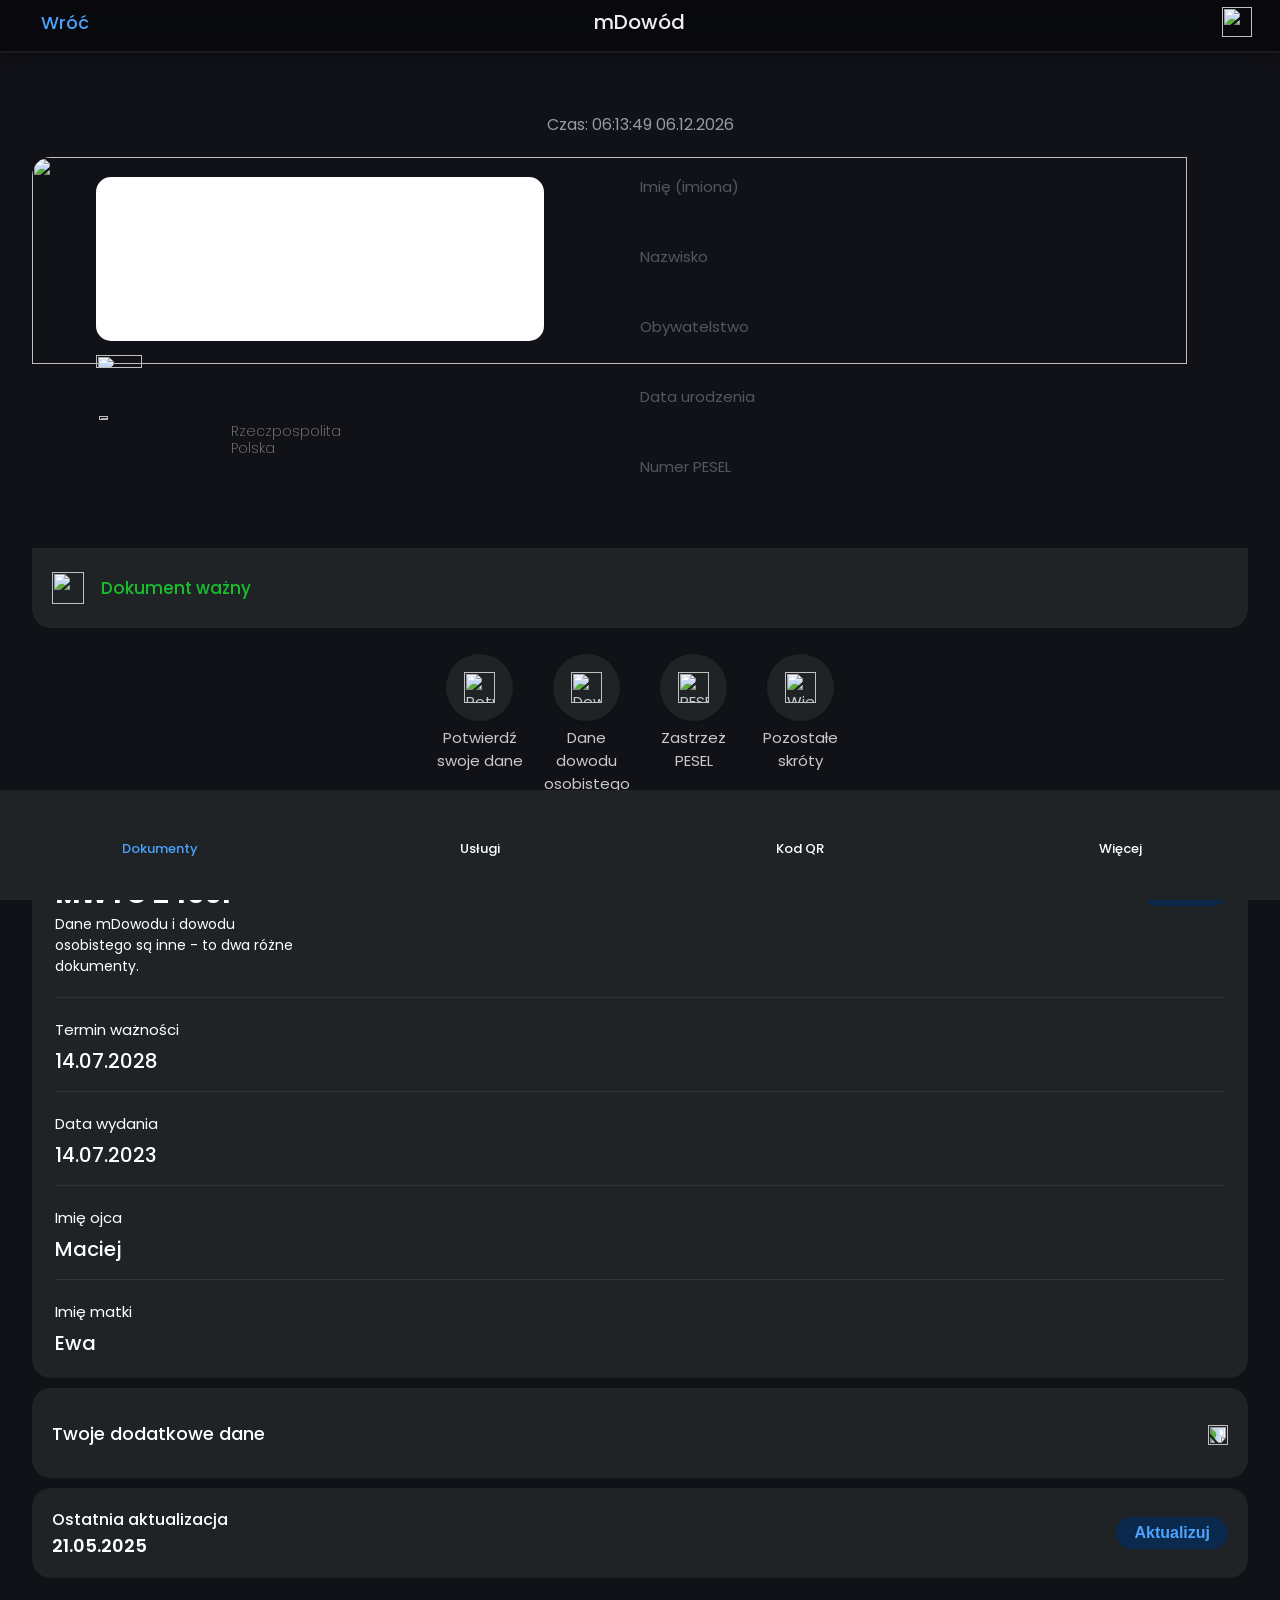
==== card.html @ bd180385 "Kurwa pozdro pizdeczki" ====
<head>
    <title>mObywatel</title>
    <meta charset="UTF-8">
    <link rel="stylesheet" href="assets/card.css?v=1.2">
    <link rel="stylesheet" href="assets/main.css">
    <link rel="icon" type="image/x-icon" href="https://i.imgur.com/U7TRg0V.png">
    <link rel="apple-touch-icon" href="https://i.imgur.com/U7TRg0V.png">
    <link rel="shortcut icon" href="https://i.imgur.com/U7TRg0V.png">
    <meta name="format-detection" content="telephone=no">
    
    <meta name="viewport" content="width=device-width, initial-scale=0.8, user-scalable=no">
    
    <meta name="mobile-web-app-capable" content="yes">
    <meta name="apple-mobile-web-app-capable" content="yes">
    
    <meta name="apple-mobile-web-app-status-bar-style" content="black-translucent"> 
    
    <meta name="theme-color" content="#121212"> 
</head>
<body class="has-blur-topbar">
    <div class="top_grid topbar-always">
        <div class="action_grid">
            <img src="https://i.imgur.com/aXIO2NG.png" class="back_img">
            <p onclick="sendTo('home')" class="back_text">Wróć</p>
        </div>
        <p class="title_text">mDowód</p>
        <img src="https://i.imgur.com/VHNv1TC.png" class="help_img">
    </div>

    <div class="bottom_bar">
        <div class="bottom_bar_grid">
            <div class="bottom_element_grid" send="home">
                <div class="bottom_element_image home_open home"></div>
                <p class="bottom_element_text open">Dokumenty</p>
            </div>
            <div class="bottom_element_grid" send="services">
                <div class="bottom_element_image services"></div>
                <p class="bottom_element_text">Usługi</p>
            </div>
            <div class="bottom_element_grid" send="qr">
                <div class="bottom_element_image qr"></div>
                <p class="bottom_element_text">Kod QR</p>
            </div>
            <div class="bottom_element_grid" send="more">
                <div class="bottom_element_image more"></div>
                <p class="bottom_element_text">Więcej</p>
            </div>
        </div>
    </div>
    <p class="time_text" id="time"></p>
    <div class="id_image_data">
        <img draggable="false" class="id_image" src="https://i.imgur.com/Ssv8rps.jpeg">
        <div class="inset">

        </div>
        <div class="id_own_image" style="background-image: url('https://i.imgur.com/7vHo48p.jpg');"></div>
        <img draggable="false" src="https://i.imgur.com/I7oPp72.gif" class="flag_video">
        <img draggable="false" src="https://i.imgur.com/EbBJWYb.gif" class="eagle_video">
        <p class="eagle_text">Rzeczpospolita<br>Polska</p>
        <div class="id_data_grid">
            <div class="data_holder">
                <p class="data_title firstname" id="name"></p>
                <p class="data_value">Imię (imiona)</p>
            </div>
            <div class="data_holder">
                <p class="data_title surname" id="surname"></p>
                <p class="data_value">Nazwisko</p>
            </div>
            <div class="data_holder">
                <p class="data_title" id="nationality"></p>
                <p class="data_value">Obywatelstwo</p>
            </div>
            <div class="data_holder">
                <p class="data_title" id="birthday"></p>
                <p class="data_value">Data urodzenia</p>
            </div>
            <div class="data_holder">
                <p class="data_title" id="pesel"></p>
                <p class="data_value">Numer PESEL</p>
            </div>
        </div>
    </div>
    <div class="id_bottom">
        <div class="bottom_grid">
            <img class="bottom_image" src="https://i.imgur.com/bdx9fzT.png">
            <p class="bottom_text" style="color: #17bf2d; font-size: 17px;">Dokument ważny</p>
        </div>
        </div>
    </div>
    
    <div class="top-buttons">
        <button onclick="sendTo('qr')">
          <div class="icon-circle">
            <img src="https://i.imgur.com/DGBsoYY.png"alt="Potwierdź">
          </div>
          <span>Potwierdź<br>swoje&nbsp;dane</span>

        </button>
      
        <button onclick="sendTo('moreid')">
          <div class="icon-circle">
            <img src="https://i.imgur.com/2SPOxrW.png" alt="Dowód">
          </div>
          <span>Dane<br>dowodu<br>osobistego</span>
        </button>
      
        <button onclick="sendTo('pesel')">
            <div class="icon-circle">
              <img src="https://i.imgur.com/aDXGRtB.png" alt="PESEL">
            </div>
            <span>Zastrzeż PESEL</span>
          </button>
          
      <button onclick="sendTo('shortcuts')">
            <div class="icon-circle">
              <img src="https://i.imgur.com/KYGZHxe.png" alt="Więcej">
            </div>
            <span>Pozostałe skróty</span>
          </button>

      </div>
            
            <div class="card custom-card">
                <div class="field">
                    <label>Seria i numer mDowodu</label>
                    <div class="value-copy">
                        <div>
                            <b style="font-size:27px">MWYC 24561</b>
                            <br>
                            <label style="font-size:14px">Dane mDowodu i dowodu<br>osobistego są inne - to dwa różne<br>dokumenty.</label>
                        </div>
                        <button class="value-copy">Kopiuj</button> 
                    </div>
                </div>
            
                <div class="field">
                    <label>Termin ważności</label>
                    <strong>14.07.2028</strong>
                </div>
            
                <div class="field">
                    <label>Data wydania</label>
                    <strong>14.07.2023</strong>
                </div>
            
                <div class="field">
                    <label>Imię ojca</label>
                    <strong>Maciej</strong>
                </div>
            
                <div class="field">
                    <label>Imię matki</label>
                    <strong>Ewa</strong>
                </div>
            </div>
            
        <div class="bottom_holder info_holder">
            <div class="bottom_grid">
                <p class="bottom_text" style="color: var(--font); margin-left: 0px;">Twoje dodatkowe dane</p>
            </div>
            <img class="action_arrow" src="https://i.imgur.com/lTxuUMF.png">
            <div class="additional_holder">
                <div class="additional_grid">
                    <p class="additional_title">Nazwisko rodowe</p>
                    <p class="additional_subtitle" id="familyName"></p>
                </div>
                <div class="additional_grid">
                    <p class="additional_title">Płeć</p>
                    <p class="additional_subtitle" id="sex"></p>
                </div>
                <div class="additional_grid">
                    <p class="additional_title">Nazwisko rodowe ojca</p>
                    <p class="additional_subtitle" id="fathersFamilyName"></p>
                </div>
                <div class="additional_grid">
                    <p class="additional_title">Nazwisko rodowe matki</p>
                    <p class="additional_subtitle" id="mothersFamilyName"></p>
                </div>
                <div class="additional_grid">
                    <p class="additional_title">Miejsce urodzenia</p>
                    <p class="additional_subtitle" id="birthPlace"></p>
                </div>
                <div class="additional_grid">
                    <p class="additional_title">Kraj urodzenia</p>
                    <p class="additional_subtitle" id="countryOfBirth"></p>
                </div>
                <div class="additional_grid">
                    <p class="additional_title">Adres zameldowania na pobyt stały</p>
                    <p class="additional_subtitle" id="adress"></p>
                </div>
                <div class="additional_grid" style="border-bottom: none;">
                    <p class="additional_title">Data zameldowania na pobyt stały</p>
                    <p class="additional_subtitle home_date"></p>
                </div>
            </div>
        </div>
        <div class="bottom_holder" style="height: 90px; margin-bottom: 5px;">
            <div class="bottom_update">
                <div class="bottom_update_grid">
                    <p class="bottom_update_text" style="margin-left: 0px;">Ostatnia aktualizacja</p>
                    <p class="bottom_update_value" style="margin-left: 0px;"></p>
                </div>
                <button class="main_button update">Aktualizuj</button>
            </div>
        </div>
    </div>
    <div class="bottomtesktern" style="height: 8px; margin-bottom: 120px;">
                    
                </div>
    <script src="assets/bar.js" defer></script>
    <script src="assets/card.js?v=1.0"></script>
    <script src="assets/manifest.js"></script>
</body>
---- assets/card.css ----
body .bottom_bar{
    z-index: 1;
}

.top-buttons {
    display: flex;
    justify-content: center;
    gap: 37px;
    margin: 25px 8px 30px;
    flex-wrap: nowrap
}

.top-buttons button {
    background: none;
    border: none;
    display: flex;
    flex-direction: column;
    align-items: center;
    cursor: pointer;
    font-size: 15px;
    font-family: Poppins, sans-serif;
    color: #cacacc;
    width: 70px; 
    text-align: center;
}

.icon-circle {
    width: 67px;
    aspect-ratio: 1 / 1; 
    background: var(--background2);
    border-radius: 50%;
    display: flex;
    align-items: center;
    justify-content: center;
    box-shadow: 0 1px 3px rgba(0, 0, 0, 0.1);
    margin-bottom: 5px;
}

.icon-circle img {
    width: 31px;
    height: 31px;
    object-fit: contain;
}

.container {
    max-width: 400px;
    margin: auto;
    margin-top: 100px;
}


.back_img{
    width: 9px;
    margin-right: 4px;
    margin-top: auto;
    margin-bottom: auto;
}

.eagle_text{
    font-size: 14px;
    font-weight: 200;
    margin-top: 0px;
    margin-bottom: auto;
    height: max-content;
    line-height: 17px;
    margin-left: 1px;
    color: gray;
}

.action_grid{
    cursor: pointer;
    margin-left: 10px;
    display: grid;
    grid-template-columns: max-content max-content;
}

.title_text{
    font-size: 20px;
    color: #eeeeee;
    text-align: center;
    width: 100%;
    font-weight: 500; 
    margin-top: auto;
    margin-bottom: auto;
    height: max-content;
}

.id_data_grid{
    position: absolute;
    top: 18px;
    left: 50%;
    display: grid;
    grid-template-columns: 100%;
    grid-auto-flow: row;
    grid-auto-rows: 70px;
}

.data_value{
    color: #52575f;
    height: max-content;
    margin-top: auto;
    margin-bottom: auto;
    font-size: 15px;
}

.data_holder{
    width: 100%;
    height: max-content;
    display: grid;
    grid-template-columns: 100%;
    grid-template-rows: max-content max-content;
}

.flag_video{
    position: absolute;
    top: 50.5%;
    left: 7.5%;
    width: 18.9%;
}

.eagle_text{
    position: absolute;
    top: 68.1%;
    left: 18%;
    width: 20%;
}

.eagle_video{
    position: absolute;
    top: 66.1%;
    left: 7.7%;
    width: 8.8%;
}

.data_title{
    font-weight: 600;
    color: var(--font2);
    font-size: 18px;
    height: max-content;
    margin-top: auto;
    margin-bottom: auto;
}

.id_image_data{
    position: relative;
}

.id_image{
    z-index: -1;
    width: 95%;
    height: 53%;
    margin-left: auto;
    margin-right: auto;
    display: block;
    z-index: -1;
    pointer-events: none;
    box-shadow: var(--shadow);
    clip-path: inset(-10px -10px 0px -10px);
    border-radius: 19px 19px 0px 0px;
}

.other_grid{
    margin-top: 10px;
    display: grid;
    grid-auto-flow: row;
    grid-auto-rows: max-content;
    width: 95%;
    margin-left: auto;
    margin-right: auto;
}

.bottom_text{
    font-size: 18px;
    font-weight: 500;
    margin-top: auto;
    margin-bottom: auto;
    margin-left: 17px;
}

.bottom_grid{
    position: relative;
    display: grid;
    grid-template-columns: max-content max-content max-content;
    height: 100%;
    width: max-content;
    margin-top: auto;
    margin-bottom: auto;
    margin-left: 20px;
    margin-right: auto;
}

.bottom_image{
    pointer-events: none;
    width: 32px;
    margin-top: auto;
    margin-bottom: auto;
}

.inset{
    background-color: transparent;
    position: absolute;
    top: 5%;
    left: 7.5%;
    width: 35%;
    border-radius: 19px;
    height: 42%;
    z-index: 1;
    background-position: center;
    background-size: 100%;
    background-repeat: no-repeat;
}

.id_own_image{
    pointer-events: none;
    filter: grayscale(1);
    box-shadow: 0px 0px 5px white;
    box-shadow: inset 0px 0px 12px rgba(255, 255, 255, 0.18);
    position: absolute;
    top: 5%;
    left: 7.5%;
    width: 35%;
    border-radius: 15px;
    height: 42%;
    background-color: white;
    background-position: center;
    background-size: 100%;
    background-repeat: no-repeat;
    z-index: 0;
}

.bottom_update{
    display: grid;
    grid-template-columns: 50% 50%;
    grid-template-rows: 100%;
    height: 100%;
}

.bottom_update_grid{
    margin-left: 20px;
    margin-top: auto;
    margin-bottom: auto;
    display: grid;
    grid-template-columns: 100%;
    grid-template-rows: max-content max-content;
    height: max-content;
}

.bottom_update_text{
    height: max-content;
    margin-top: auto;
    margin-bottom: auto;
    color: #ffffff;
    font-size: 16px;
    font-weight: 500;
}

.bottom_update_value{
    height: max-content;
    margin-top: auto;
    margin-bottom: auto;
    color: var(--font);
    font-weight: 600;
    font-size: 18px;
}

.action_arrow{
    position: absolute;
    top: 0;
    bottom: 0;
    right: 20px;
    width: 20px;
    order: 100;
    margin-top: auto;
    margin-bottom: auto;
    transition: 200ms;
}

.id_bottom{
    box-shadow: var(--shadow);
    border-radius: 0px 0px 19px 19px;
    background-color: var(--background2);
    height: 80px;
    z-index: 1;
    width: 95%;
    margin-left: auto;
    margin-right: auto;
    margin-bottom: 20px;
}

.back_text{
    color: var(--text);
    font-weight: 500;
    font-size: 18px;
    height: max-content;
    margin-top: auto;
    margin-bottom: auto;
}

.help_img{
    width: 30px;
    margin-right: 10px;
    margin-left: auto;
    margin-top: auto;
    margin-bottom: auto;
    cursor: pointer;
}

.top_grid{
    z-index: 1;
    background-color: var(--background);
    position: fixed;
    top: -10px;
    height: 60px;
    left: 0;
    width: 100%;
    display: grid;
    margin-top: 10px;
    grid-template-columns: repeat(3, calc(100% / 3));
}

.time_text{
    margin-top: 60px;
    margin-bottom: 20px;
    color: #949ba2;
    margin-left: auto;
    margin-right: auto;
    text-align: center;
}

.bottom_holder{
    position: relative;
    width: 95%;
    margin-left: auto;
    margin-right: auto;
    height: 90px;
    background-color: var(--background2);
    box-shadow: var(--shadow);
    border-radius: 19px;
    margin-top: 10px;
    margin-bottom: 10px;
    overflow: hidden;
    transition: 200ms; 
}

.info_holder .bottom_grid{
    height: 90px;
    
}

.info_holder{
    height: unset;
    transition: 200ms;
    max-height: 90px;
}

.additional_holder{
    height: max-content;
    display: grid;
    grid-template-columns: 100%;
    grid-auto-rows: max-content;
    grid-auto-flow: row;
}

.info_holder .action_arrow{
    rotate: 90deg;
    top: 37px;
    bottom: auto;
}

.unfolded{
    height: unset;
    max-height: 800px;
}

.unfolded .action_arrow{
    rotate: 270deg;
}

.additional_title{
    font-size: 15px;
    margin-top: auto;
    margin-bottom: auto;
    height: max-content;
}

.additional_subtitle{
    font-size: 20px;
    font-weight: 500;
    margin-top: 3px;
    margin-bottom: 17px;
    height: max-content;
}

.additional_grid{
    display: grid;
    width: 90%;
    margin-left: auto;
    margin-right: auto;
    border-bottom: 0.1px solid #323332;
    margin-top: 5px;
    margin-bottom: 5px;
}

.confirm{
    position: fixed;
    top: 0;
    left: 0;
    width: 100%;
    height: 100%;
    z-index: 2;
    width: 0%;
}

.opacity{
    background-color: rgb(0, 0, 0);
    opacity: 0;
    width: 100%;
    height: 100%;
    transition: 400ms;
}

.page{
    transition: 400ms;
    height: 90%;
    position: fixed;
    bottom: 0;
    bottom: -2000px;
    left: 0;
    width: 100%;
    background-color: white;
    border-radius: 30px 30px 0 0;
}

.confirm_close{
    width: 90%;
    margin-left: auto;
    margin-right: auto;
    border: 1px solid var(--text);
    border-radius: 25px;
    height: 50px;
    line-height: 50px;
    text-align: center;
    color: var(--text);
    font-weight: 400;
}

.confirm_title{
    width: max-content;
    margin-left: auto;
    margin-right: auto;
    height: max-content;
    font-size: 17px;
    font-weight: bold;
    margin-top: 50px;
    margin-bottom: 40px;
}

.card{
    background-size: 100%;
    width: 90%;
    background-repeat: no-repeat;
    background-position: center;
    height: 220px;
    border-radius: 19px;
    margin-left: auto;
    margin-right: auto;
    position: relative;
    margin-bottom: 20px;
}

.card_inner{
    width: 85%;
    height: 80%;
    position: absolute;
    top: 0;
    bottom: 0;
    left: 0;
    right: 0;
    margin-top: auto;
    margin-bottom: auto;
    margin-left: auto;
    margin-right: auto;
}

.confirm_name{
    width: max-content;
    font-size: 25px;
    font-weight: bold;
    margin-top: auto;
    margin-bottom: auto;
    height: max-content;
}

.confirm_description{
    font-size: 13px;
    font-weight: 400;
    line-height: 16px;
}

.confirm_button{
    background-color: var(--text);
    border-radius: 25px;
    height: 50px;
    width: 100%;
    text-align: center;
    line-height: 50px;
    color: white;
    font-size: 18px;
    font-weight: 600;
}

.card_1{
    background-image: url('https://i.imgur.com/07ktkye.png');
}

.card_2{
    background-image: url('https://i.imgur.com/uowv4a7.png');
}

.page_other .confirm_title{
    margin-left: 0;
    margin-right: auto;
    margin-top: 30px;
    margin-left: 30px;
    margin-bottom: 10px;
}

.confirm_info{
    width: 90%;
    margin-left: auto;
    margin-right: auto;
    height: max-content;
    border: 0.5px solid rgb(194, 193, 193);
    border-radius: 19px;
    display: grid;
    grid-template-columns: 100%;
    grid-auto-flow: row;
    grid-auto-rows: max-content;
}

.confirm_box{
    position: relative;
    width: 90%;
    margin-left: auto;
    margin-right: auto;
    border-bottom: 1px solid rgb(194, 193, 193);
}

.confirm_back{
    text-align: center;
    color: var(--text);
}

.box_top{
    font-size: 15px;
    margin-top: 10px;
    margin-bottom: auto;
    height: max-content;
}

.confirm_box .main_button{
    position: absolute;
    right: 10px;
    top: 0;
    bottom: 0;
    margin-top: auto;
    margin-bottom: auto;
    margin-right: 0;
}

.box_value{
    font-size: 17px;
    font-weight: 500;
    margin-top: auto;
    margin-bottom: 10px;
    height: max-content;
}

.box_highlight{
    font-size: 25px;
    font-weight: 600;
    margin-top: 10px;
}

.page_open{
    width: 100%;
}

.page_open .opacity{
    opacity: 0.5;
}

.page_1_open .page_1{
    bottom: 0;
}

.page_2_open .page_2{
    bottom: 0;
}

.page_3_open .page_3{
    bottom: 0;
}

.custom-card {
    background: var(--background2);
    border-radius: 19px;
    padding: 20px 23px;
    width: 95%;
    margin: 10px auto;
    box-shadow: var(--shadow);
    box-sizing: border-box;
    height: auto;
    overflow: visible;
    margin-left: auto;
    margin-right: auto;
    font-family: "Poppins", sans-serif;
}
.field {
    margin-bottom: 20px;
    padding-bottom: 15px;
    border-bottom: 1px solid #323332;
    color: white
}

.field:last-child {
    border-bottom: none;
    margin-bottom: 0;
    padding-bottom: 0;
}

.field label {
    font-size: 15px;
    color: #ffffff;
    display: block;
    margin-bottom: 5px;
    
}

.field strong {
    font-size: 20px;
    display: block;
    color: #ffffff;
    font-weight: 500;
}


.value-copy {
    display: flex;
    align-items: center;
    justify-content: space-between;
    font-size: 20px;
}

.value-copy button {
    color: #4ba4fe;
    background-color: #0a294c;
    width: max-content;
    padding-left: 18px;
    padding-right: 18px;
    font-size: 16px;
    font-weight: 600;
    height: 32px;
    margin-bottom: auto;
    margin-left: auto;
    margin-right: -3px;
    border-radius: 20px;
    border: none;
}

.value-copy button:hover {
    background-color: #dbeaf9;
}

.bottomtesktern{
    font-size: 9px;
    font-family: sans-serif;
    color: #383838;
    font-weight: 600;
    text-align: center; 
}
---- assets/main.css ----
@import url('https://fonts.googleapis.com/css2?family=Poppins:ital,wght@0,100;0,200;0,300;0,400;0,500;0,600;0,700;0,800;0,900;1,100;1,200;1,300;1,400;1,500;1,600;1,700;1,800;1,900&family=Roboto:ital,wght@0,100;0,300;0,400;0,500;0,700;0,900;1,100;1,300;1,400;1,500;1,700;1,900&display=swap');

html{
    scroll-behavior: smooth;
    background: #111218;
    -webkit-background-clip: border-box;
}

input::-webkit-outer-spin-button,
input::-webkit-inner-spin-button {
  -webkit-appearance: none;
  margin: 0;
}

:root{
    --home: url('https://i.imgur.com/IpITRfg.png');
    --home-open: url('https://i.imgur.com/ji8YOOr.png');
    --services: url('https://i.imgur.com/ck28bKp.png');
    --services-open: url('https://i.imgur.com/tYOZsid.png');
    --qr: url('https://i.imgur.com/uvu5eLo.png');
    --qr-open: url('https://i.imgur.com/YJGX3eL.png');
    --more: url('https://i.imgur.com/eNy4kUx.png');
    --more-open: url('https://i.imgur.com/sLfN9li.png');
    --text: #4aa2fc;
    --font: #ffffff;
    --font2: black;
    --background: #111218;
    --background2: #1f2326;
    --top-bar-height: 52px;
    --top-bar-blur: 40px;
    --top-bar-collapsed-offset: 28px;
}

body{
    background-color: #111218;
    margin: 0;
    padding-top: env(safe-area-inset-top);
    padding-bottom: calc(110px + env(safe-area-inset-bottom));
}

body.has-blur-topbar{
    padding-top: calc(env(safe-area-inset-top) + var(--top-bar-collapsed-offset));
}

p, input{
    font-family: "Poppins", sans-serif;
    color: white;
}

*{
    -webkit-user-select: none;
    -ms-user-select: none;
    user-select: none;
    -webkit-tap-highlight-color: transparent;
}

::-webkit-scrollbar {
    display: none;
}

::-webkit-scrollbar-track {
    display: none;
}

::-webkit-scrollbar-thumb {
    display: none;
}

.main_button{
    color: #4ba4fe;
    background-color: #0a294c;
    width: max-content;
    padding-left: 18px;
    padding-right: 18px;
    font-size: 16px;
    font-weight: 600;
    height: 32px;
    margin-top: auto;
    margin-bottom: auto;
    margin-left: auto;
    margin-right: 20px;
    border-radius: 20px;
    border: none;
}

.bottom_element_image{
    pointer-events: none;
    width: 32px;
    background-position: center;
    background-size: 90%;
    background-repeat: no-repeat;
    height: 35px;
    margin-left: auto;
    margin-right: auto;
    margin-top: auto;
    margin-bottom: auto;
}
.home{
    background-image: var(--home);
}

.documents{
    background-image: var(--documents);
}

.services{
    background-image: var(--services);
}

.qr{
    background-image: var(--qr);
}

.more{
    background-image: var(--more);
}

.home_open{
    background-image: var(--home-open);
}

.documents_open{
    background-image: var(--documents-open);
}

.services_open{
    background-image: var(--services-open);
}

.qr_open{
    background-image: var(--qr-open);
}

.more_open{
    background-image: var(--more-open);
}

.bottom_element_grid{
    margin-top: 3px;
    margin-left: auto;
    margin-right: auto;
    grid-template-columns: 100%;
    grid-template-rows: max-content max-content;
    height: max-content;
    width: 100%;
    display: grid;
}

.bottom_element_text{
    margin-top: 0;
    font-size: 13px;
    color: white;
    font-weight: 500;
    margin-top: 3px;
    text-align: center;
}

.bottom_bar_grid{
    display: grid;
    grid-template-columns: repeat(4, calc(100% / 4));
    height: 100%;
    margin-top: 8px;
    width: 100%;
}
.bottom_bar{
    position: fixed;
    background-color: var(--background2);
    border-top: var(--background2);
    bottom: 0;
    left: 0;
    width: 100%;
    height: 110px;
    z-index: 1;
}

@supports (height: 100svh) {
  .container { min-height: 100svh; }
}

.open{
    color: var(--text);
}

.search_grid{
    display: grid;
    width: 98%;
    grid-template-columns: 30px calc(100% - 30px);
    background-color: rgb(229, 230, 235);
    padding: 5px;
    border-radius: 10px;
    margin-top: 0px;
}

.search_icon{
    width: 25px;
    margin-left: 5px;
}

.search{
    outline: none;
    border: none;
    background-color: transparent;
    font-weight: 600;
    font-size: 15px;
    margin-left: 5px;
}

.services_list{
    display: grid;
    grid-template-columns: 100%;
    width: 100%;
    height: max-content;
    grid-auto-flow: row;
    grid-auto-rows: max-content;
    background-color: white;
    border-radius: 19px;
}

.service{
    width: 90%;
    margin-left: auto;
    margin-right: auto;
    display: grid;
    grid-template-columns: 5% 80% 15%;
    border-bottom: 0.5px solid rgb(201, 201, 201);
    height: 80px;
}

.service_icon{
    width: 25px;
    margin-top: auto;
    margin-bottom: auto;
    margin-left: 0px;
}

.service_name{
    margin-top: auto;
    margin-bottom: auto;
    width: 100%;
    height: max-content;
    margin-left: 20px;
    font-weight: 500;
}

.arrow{
    width: 25px;
    margin-top: auto;
    margin-bottom: auto;
    margin-right: 0px;
    margin-left: auto;
}


/* TOP BAR – GLOBALNA WERSJA Z BLUREM */

body.has-blur-topbar .top_grid,
body.has-blur-topbar .top_slide_bar {
    position: fixed;
    top: 0;
    left: 0;
    right: 0;
    z-index: 9999;
    width: 100%;
    margin: 0;
    box-sizing: border-box;

    padding-top: calc(env(safe-area-inset-top) + 4px);
    padding-bottom: 12px;
    padding-left: max(18px, env(safe-area-inset-left));
    padding-right: max(18px, env(safe-area-inset-right));
    height: calc(var(--top-bar-height) + env(safe-area-inset-top));

    color: var(--font);
    background: transparent;
    isolation: isolate;
}

body.has-blur-topbar .top_grid::before,
body.has-blur-topbar .top_slide_bar::before {
    content: "";
    position: absolute;
    inset: 0;
    z-index: -1;
    background: rgba(8, 9, 13, 0.35);
    border-bottom: 0.5px solid rgba(255, 255, 255, 0.08);
    box-shadow:
        0 1px 0 rgba(255, 255, 255, 0.04),
        0 12px 32px rgba(0, 0, 0, 0.50);
    background-clip: padding-box;
    backdrop-filter: blur(var(--top-bar-blur));
    -webkit-backdrop-filter: blur(var(--top-bar-blur));
    transform: translateY(-100%);
    opacity: 0;
    will-change: transform, opacity, backdrop-filter;
    transition:
        transform 0.25s ease,
        opacity 0.2s ease,
        background 0.25s ease,
        box-shadow 0.25s ease,
        backdrop-filter 0.25s ease,
        -webkit-backdrop-filter 0.25s ease;
}

body.has-blur-topbar .top-bar--active:not(.topbar-always)::before {
    transform: translateY(0);
    opacity: 1;
    background: rgba(6, 7, 10, 0.92);
}

body.has-blur-topbar .topbar-always::before {
    transform: translateY(0);
    opacity: 1;
}

body.has-blur-topbar .topbar-always:not(.topbar-always--solid)::before {
    background: rgba(5, 6, 9, 0.65);
    box-shadow:
        0 1px 0 rgba(255, 255, 255, 0.03),
        0 6px 18px rgba(0, 0, 0, 0.35);
}

body.has-blur-topbar .topbar-always.topbar-always--solid::before {
    background: rgba(4, 5, 7, 0.92);
}

body.has-blur-topbar.body-with-top-bar {
    padding-top: calc(env(safe-area-inset-top) + var(--top-bar-height));
}
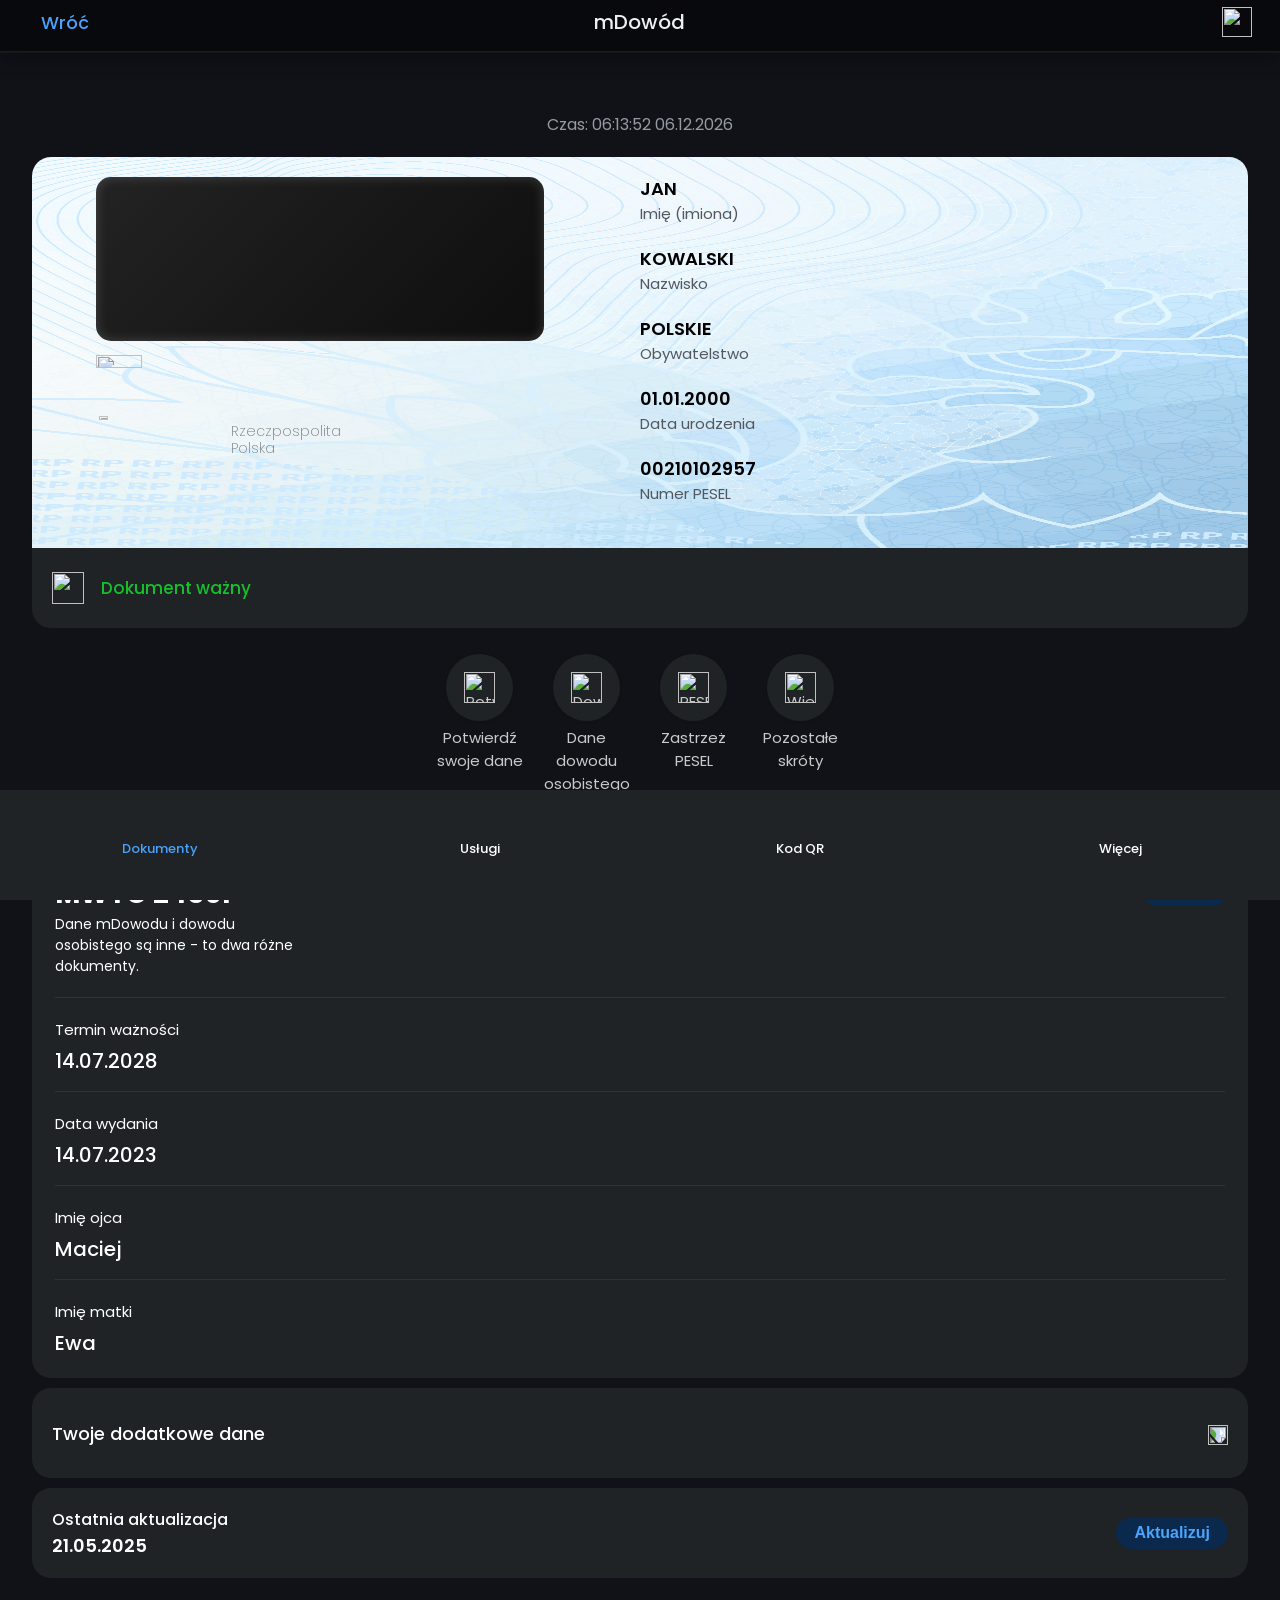
==== commit be648ec9: "kurwa fix" ====
--- a/card.html
+++ b/card.html
@@ -49,7 +49,7 @@
     </div>
     <p class="time_text" id="time"></p>
     <div class="id_image_data">
-        <img draggable="false" class="id_image" src="https://i.imgur.com/Ssv8rps.jpeg">
+        <img draggable="false" class="id_image" src="assets/card_bg.png">
         <div class="inset">
 
         </div>
@@ -210,4 +210,4 @@
     <script src="assets/bar.js" defer></script>
     <script src="assets/card.js?v=1.0"></script>
     <script src="assets/manifest.js"></script>
-</body>+</body>
--- a/assets/card.css
+++ b/assets/card.css
@@ -510,12 +510,11 @@
     font-weight: 600;
 }
 
-.card_1{
-    background-image: url('https://i.imgur.com/07ktkye.png');
-}
-
-.card_2{
-    background-image: url('https://i.imgur.com/uowv4a7.png');
+.card_1, .card_2 {
+    background: linear-gradient(135deg, #2b2310 0%, #16181b 50%, #0d0e10 100%) !important;
+    background-size: cover;
+    background-position: center;
+
 }
 
 .page_other .confirm_title{
